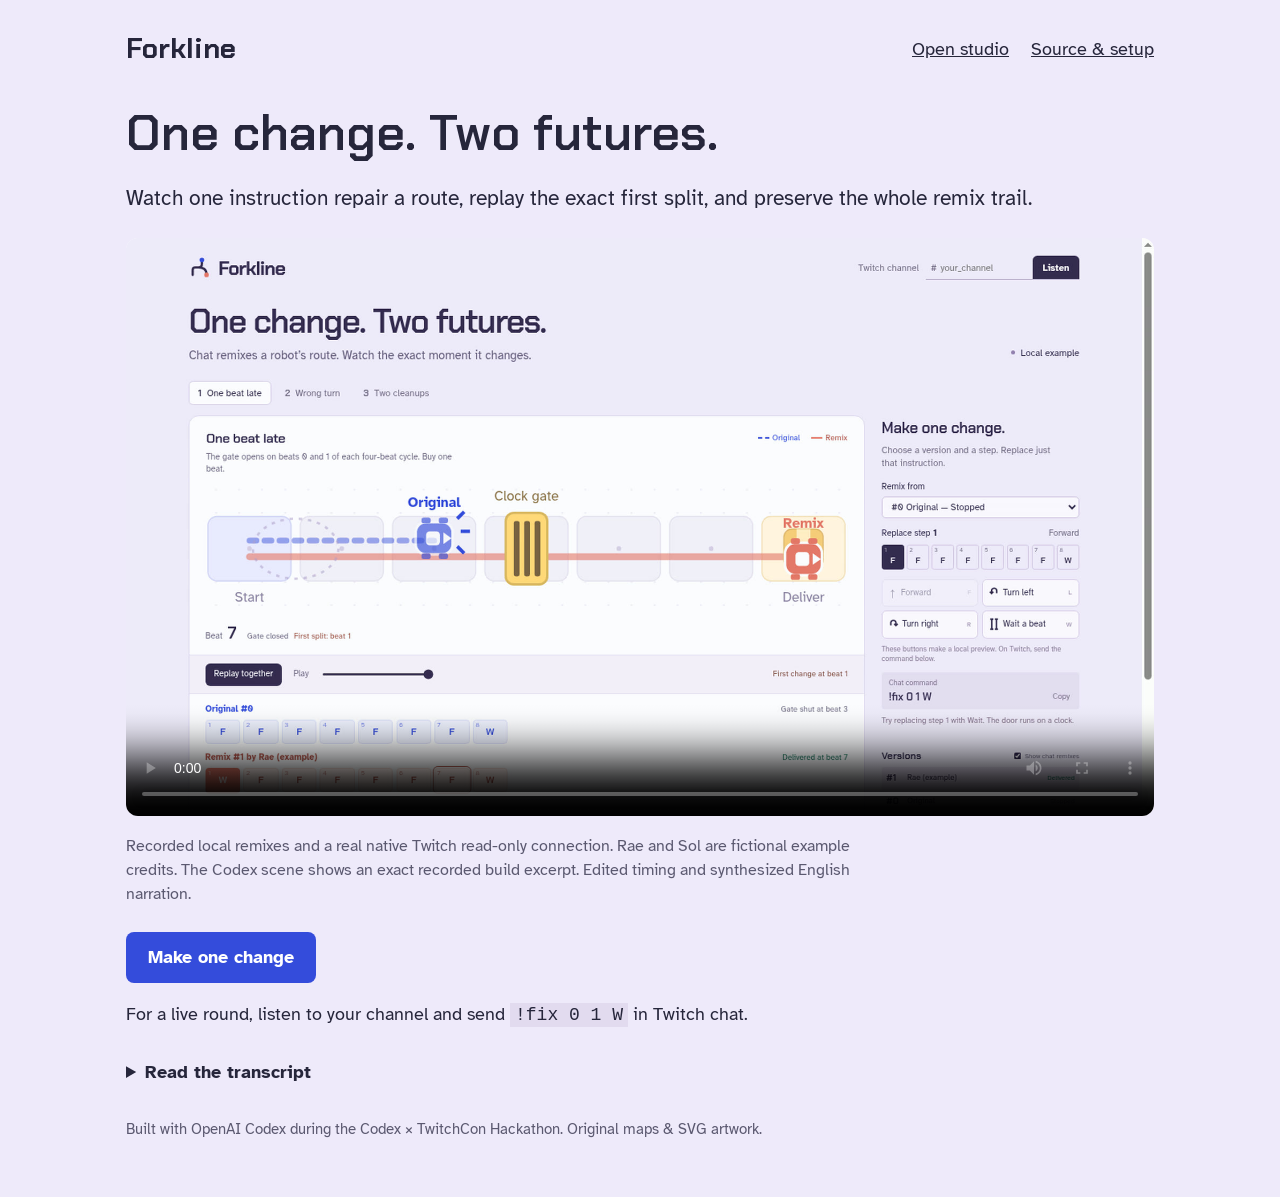
==== demo/index.html @ e5749699 "Publish two-minute Forkline demo with native Twitch and original Codex build footage" ====
<!doctype html><html lang="en"><head><meta charset="utf-8"><meta name="viewport" content="width=device-width,initial-scale=1"><meta name="theme-color" content="#eeeafa"><meta name="description" content="One viewer instruction. Two synchronized futures. Watch the two-minute Forkline demo."><title>Watch Forkline — One change. Two futures.</title><link rel="stylesheet" href="../fonts.css"><style>
*{box-sizing:border-box}body{margin:0;background:#eeeafa;color:#26263b;font-family:"Atkinson Hyperlegible",sans-serif;font-size:18px;line-height:1.5}main{max-width:1080px;margin:auto;padding:28px 26px 56px}nav{display:flex;align-items:center;justify-content:space-between;gap:18px;flex-wrap:wrap}nav a{color:inherit}.wordmark{font-family:"Chakra Petch",sans-serif;font-size:28px;font-weight:700;text-decoration:none}nav .links{display:flex;gap:22px}h1{font-family:"Chakra Petch",sans-serif;font-weight:600;font-size:clamp(30px,5vw,50px);line-height:1.15;margin:34px 0 12px}.lead{font-size:21px;max-width:70ch;margin-bottom:24px}video{width:100%;aspect-ratio:16/9;background:#fcfbff;border-radius:12px;display:block}.scope{max-width:76ch;font-size:16px;color:#5b5970;margin:18px 0 26px}.play{display:inline-block;background:#344cdb;color:#fff;padding:12px 22px;text-decoration:none;border-radius:8px;font-weight:700}details{margin-top:30px;max-width:76ch}summary{cursor:pointer;font-weight:700}a:focus-visible,summary:focus-visible,video:focus-visible{outline:3px solid #344cdb;outline-offset:5px}footer{margin-top:32px;font-size:15px;color:#5b5970}code{background:#e2dbef;padding:2px 5px}@media(max-width:500px){main{padding:20px 16px 40px}nav .links{gap:15px}.lead{font-size:19px}}
</style></head><body><main><nav aria-label="Forkline"><a class="wordmark" href="../">Forkline</a><div class="links"><a href="../">Open studio</a><a href="https://github.com/blucca/forkline">Source & setup</a></div></nav><h1>One change. Two futures.</h1><p class="lead">Watch one instruction repair a route, replay the exact first split, and preserve the whole remix trail.</p><video controls playsinline preload="metadata" poster="poster.jpg" aria-label="Forkline two-minute demonstration"><source src="forkline-demo.mp4" type="video/mp4"><track src="captions.vtt" kind="captions" srclang="en" label="English"><a href="forkline-demo.mp4">Download the demonstration</a></video><p class="scope">Recorded local remixes and a real native Twitch read-only connection. Rae and Sol are fictional example credits. The Codex scene shows an exact recorded build excerpt. Edited timing and synthesized English narration.</p><a class="play" href="../">Make one change</a><p>For a live round, listen to your channel and send <code>!fix 0 1 W</code> in Twitch chat.</p><details><summary>Read the transcript</summary><p>One instruction turns a crashed robot into a successful delivery. Forkline is a remix studio for Twitch: change one step, replay both futures, and see exactly when they split. A viewer starts with the command on screen: exclamation mark fix, zero, one, W.</p><p>Here is that repair as a local preview. I select original zero, step one, and replace Forward with Wait. Blue and coral run on the same clock. Blue hits the closed gate on beat three; coral arrives on beat four, crosses, and delivers on beat seven.</p><p>The first split lights up at beat one. Scrubbing keeps both runs synchronized, so the audience can trace the result back to a single decision. Now I enter a real Twitch channel and press Listen. The live counter shows ordinary messages arriving through Twitch&#x27;s native connection.</p><p>The remix actions in this recording are local previews. On the third challenge, Rae fixes the turn, then Sol continues Rae&#x27;s version and fixes the timing. Those names are fictional example credits. Both contributions stay visible in the parent-and-author trail.</p><p>Copy a replay link to reopen that whole trail, or copy the OBS URL for a clean stream stage. Viewers use their existing Twitch login. The studio listens as a read-only guest, credits explicit fix commands using Twitch identity tags, and counts each message ID once.</p><p>Codex built the deterministic engine, original maps, SVG studio, and Twitch adapter during this hackathon. Here is the actual build thread: a browser check exposed a same-tab replay bug; Codex added the hash-change handler and the check passed. The session ID and source are public. Open Forkline, listen to your channel, and make one change.
</p></details><footer>Built with OpenAI Codex during the Codex × TwitchCon Hackathon. Original maps & SVG artwork.</footer></main></body></html>
---- fonts.css ----
@font-face {
  font-family: 'Atkinson Hyperlegible';
  font-style: normal;
  font-weight: 400;
  font-display: swap;
  src: url(fonts/atkinson-hyperlegible-400.ttf) format('truetype');
}
@font-face {
  font-family: 'Atkinson Hyperlegible';
  font-style: normal;
  font-weight: 700;
  font-display: swap;
  src: url(fonts/atkinson-hyperlegible-700.ttf) format('truetype');
}
@font-face {
  font-family: 'Chakra Petch';
  font-style: normal;
  font-weight: 600;
  font-display: swap;
  src: url(fonts/chakra-petch-600.ttf) format('truetype');
}
@font-face {
  font-family: 'Chakra Petch';
  font-style: normal;
  font-weight: 700;
  font-display: swap;
  src: url(fonts/chakra-petch-700.ttf) format('truetype');
}
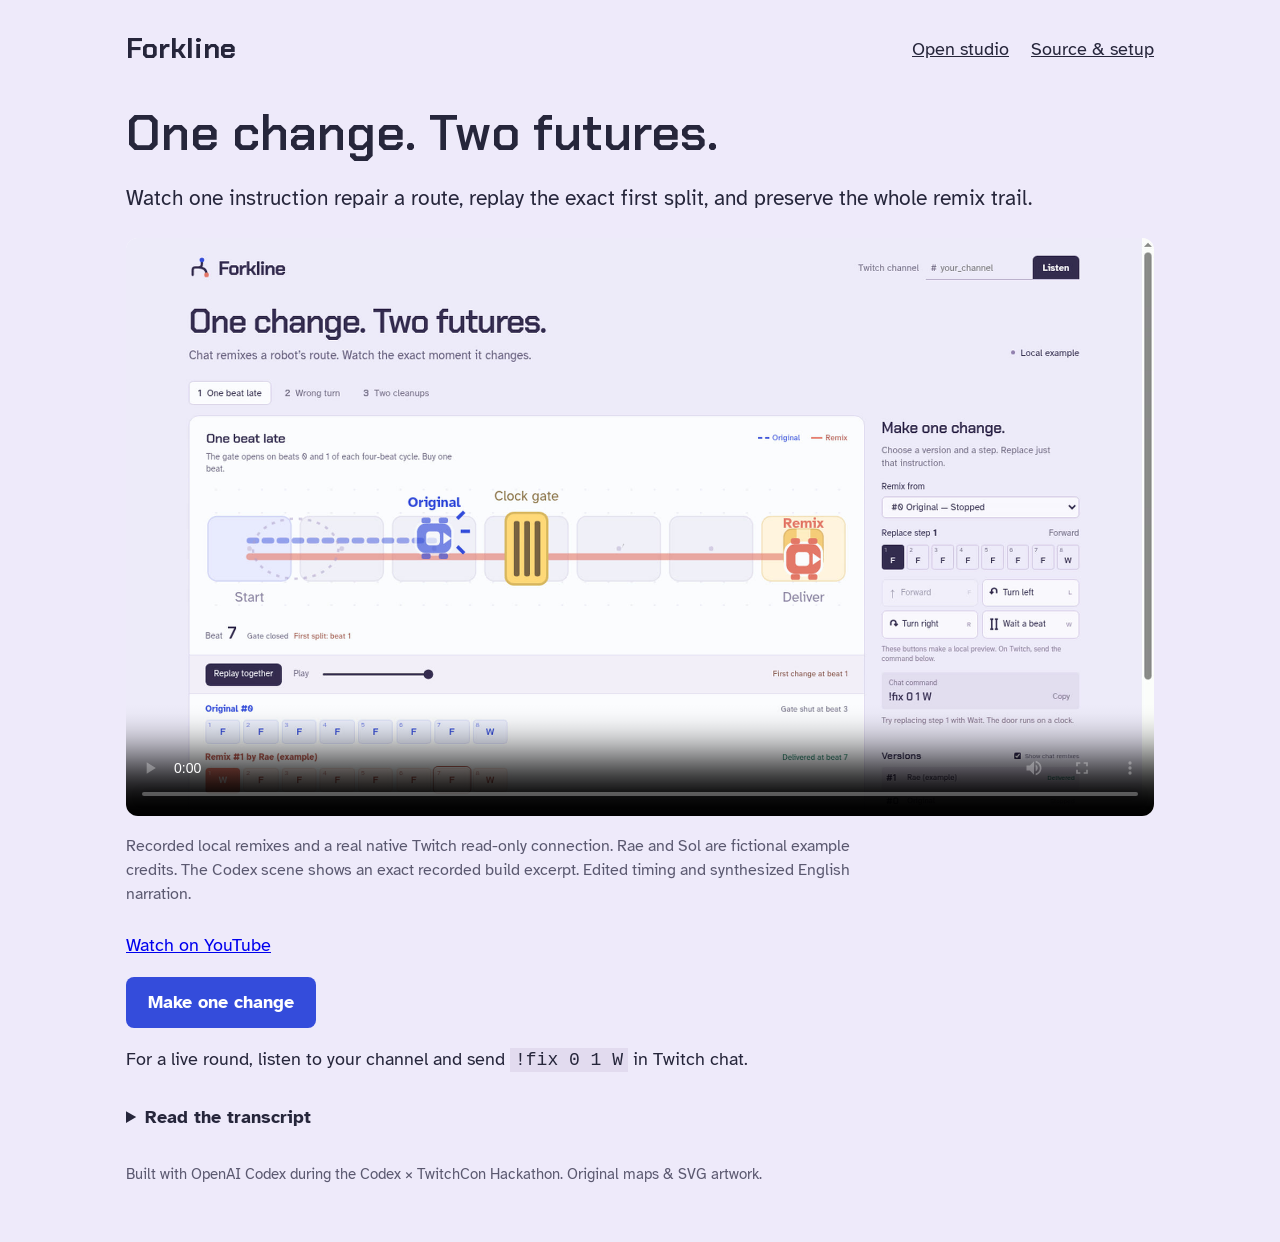
==== commit 07835002: "Link public YouTube demo and its actual Codex build excerpt" ====
--- a/demo/index.html
+++ b/demo/index.html
@@ -1,4 +1,4 @@
 <!doctype html><html lang="en"><head><meta charset="utf-8"><meta name="viewport" content="width=device-width,initial-scale=1"><meta name="theme-color" content="#eeeafa"><meta name="description" content="One viewer instruction. Two synchronized futures. Watch the two-minute Forkline demo."><title>Watch Forkline — One change. Two futures.</title><link rel="stylesheet" href="../fonts.css"><style>
 *{box-sizing:border-box}body{margin:0;background:#eeeafa;color:#26263b;font-family:"Atkinson Hyperlegible",sans-serif;font-size:18px;line-height:1.5}main{max-width:1080px;margin:auto;padding:28px 26px 56px}nav{display:flex;align-items:center;justify-content:space-between;gap:18px;flex-wrap:wrap}nav a{color:inherit}.wordmark{font-family:"Chakra Petch",sans-serif;font-size:28px;font-weight:700;text-decoration:none}nav .links{display:flex;gap:22px}h1{font-family:"Chakra Petch",sans-serif;font-weight:600;font-size:clamp(30px,5vw,50px);line-height:1.15;margin:34px 0 12px}.lead{font-size:21px;max-width:70ch;margin-bottom:24px}video{width:100%;aspect-ratio:16/9;background:#fcfbff;border-radius:12px;display:block}.scope{max-width:76ch;font-size:16px;color:#5b5970;margin:18px 0 26px}.play{display:inline-block;background:#344cdb;color:#fff;padding:12px 22px;text-decoration:none;border-radius:8px;font-weight:700}details{margin-top:30px;max-width:76ch}summary{cursor:pointer;font-weight:700}a:focus-visible,summary:focus-visible,video:focus-visible{outline:3px solid #344cdb;outline-offset:5px}footer{margin-top:32px;font-size:15px;color:#5b5970}code{background:#e2dbef;padding:2px 5px}@media(max-width:500px){main{padding:20px 16px 40px}nav .links{gap:15px}.lead{font-size:19px}}
-</style></head><body><main><nav aria-label="Forkline"><a class="wordmark" href="../">Forkline</a><div class="links"><a href="../">Open studio</a><a href="https://github.com/blucca/forkline">Source & setup</a></div></nav><h1>One change. Two futures.</h1><p class="lead">Watch one instruction repair a route, replay the exact first split, and preserve the whole remix trail.</p><video controls playsinline preload="metadata" poster="poster.jpg" aria-label="Forkline two-minute demonstration"><source src="forkline-demo.mp4" type="video/mp4"><track src="captions.vtt" kind="captions" srclang="en" label="English"><a href="forkline-demo.mp4">Download the demonstration</a></video><p class="scope">Recorded local remixes and a real native Twitch read-only connection. Rae and Sol are fictional example credits. The Codex scene shows an exact recorded build excerpt. Edited timing and synthesized English narration.</p><a class="play" href="../">Make one change</a><p>For a live round, listen to your channel and send <code>!fix 0 1 W</code> in Twitch chat.</p><details><summary>Read the transcript</summary><p>One instruction turns a crashed robot into a successful delivery. Forkline is a remix studio for Twitch: change one step, replay both futures, and see exactly when they split. A viewer starts with the command on screen: exclamation mark fix, zero, one, W.</p><p>Here is that repair as a local preview. I select original zero, step one, and replace Forward with Wait. Blue and coral run on the same clock. Blue hits the closed gate on beat three; coral arrives on beat four, crosses, and delivers on beat seven.</p><p>The first split lights up at beat one. Scrubbing keeps both runs synchronized, so the audience can trace the result back to a single decision. Now I enter a real Twitch channel and press Listen. The live counter shows ordinary messages arriving through Twitch&#x27;s native connection.</p><p>The remix actions in this recording are local previews. On the third challenge, Rae fixes the turn, then Sol continues Rae&#x27;s version and fixes the timing. Those names are fictional example credits. Both contributions stay visible in the parent-and-author trail.</p><p>Copy a replay link to reopen that whole trail, or copy the OBS URL for a clean stream stage. Viewers use their existing Twitch login. The studio listens as a read-only guest, credits explicit fix commands using Twitch identity tags, and counts each message ID once.</p><p>Codex built the deterministic engine, original maps, SVG studio, and Twitch adapter during this hackathon. Here is the actual build thread: a browser check exposed a same-tab replay bug; Codex added the hash-change handler and the check passed. The session ID and source are public. Open Forkline, listen to your channel, and make one change.
+</style></head><body><main><nav aria-label="Forkline"><a class="wordmark" href="../">Forkline</a><div class="links"><a href="../">Open studio</a><a href="https://github.com/blucca/forkline">Source & setup</a></div></nav><h1>One change. Two futures.</h1><p class="lead">Watch one instruction repair a route, replay the exact first split, and preserve the whole remix trail.</p><video controls playsinline preload="metadata" poster="poster.jpg" aria-label="Forkline two-minute demonstration"><source src="forkline-demo.mp4" type="video/mp4"><track src="captions.vtt" kind="captions" srclang="en" label="English"><a href="forkline-demo.mp4">Download the demonstration</a></video><p class="scope">Recorded local remixes and a real native Twitch read-only connection. Rae and Sol are fictional example credits. The Codex scene shows an exact recorded build excerpt. Edited timing and synthesized English narration.</p><p><a href="https://youtu.be/wE18t2fZllU">Watch on YouTube</a></p><a class="play" href="../">Make one change</a><p>For a live round, listen to your channel and send <code>!fix 0 1 W</code> in Twitch chat.</p><details><summary>Read the transcript</summary><p>One instruction turns a crashed robot into a successful delivery. Forkline is a remix studio for Twitch: change one step, replay both futures, and see exactly when they split. A viewer starts with the command on screen: exclamation mark fix, zero, one, W.</p><p>Here is that repair as a local preview. I select original zero, step one, and replace Forward with Wait. Blue and coral run on the same clock. Blue hits the closed gate on beat three; coral arrives on beat four, crosses, and delivers on beat seven.</p><p>The first split lights up at beat one. Scrubbing keeps both runs synchronized, so the audience can trace the result back to a single decision. Now I enter a real Twitch channel and press Listen. The live counter shows ordinary messages arriving through Twitch&#x27;s native connection.</p><p>The remix actions in this recording are local previews. On the third challenge, Rae fixes the turn, then Sol continues Rae&#x27;s version and fixes the timing. Those names are fictional example credits. Both contributions stay visible in the parent-and-author trail.</p><p>Copy a replay link to reopen that whole trail, or copy the OBS URL for a clean stream stage. Viewers use their existing Twitch login. The studio listens as a read-only guest, credits explicit fix commands using Twitch identity tags, and counts each message ID once.</p><p>Codex built the deterministic engine, original maps, SVG studio, and Twitch adapter during this hackathon. Here is the actual build thread: a browser check exposed a same-tab replay bug; Codex added the hash-change handler and the check passed. The session ID and source are public. Open Forkline, listen to your channel, and make one change.
 </p></details><footer>Built with OpenAI Codex during the Codex × TwitchCon Hackathon. Original maps & SVG artwork.</footer></main></body></html>
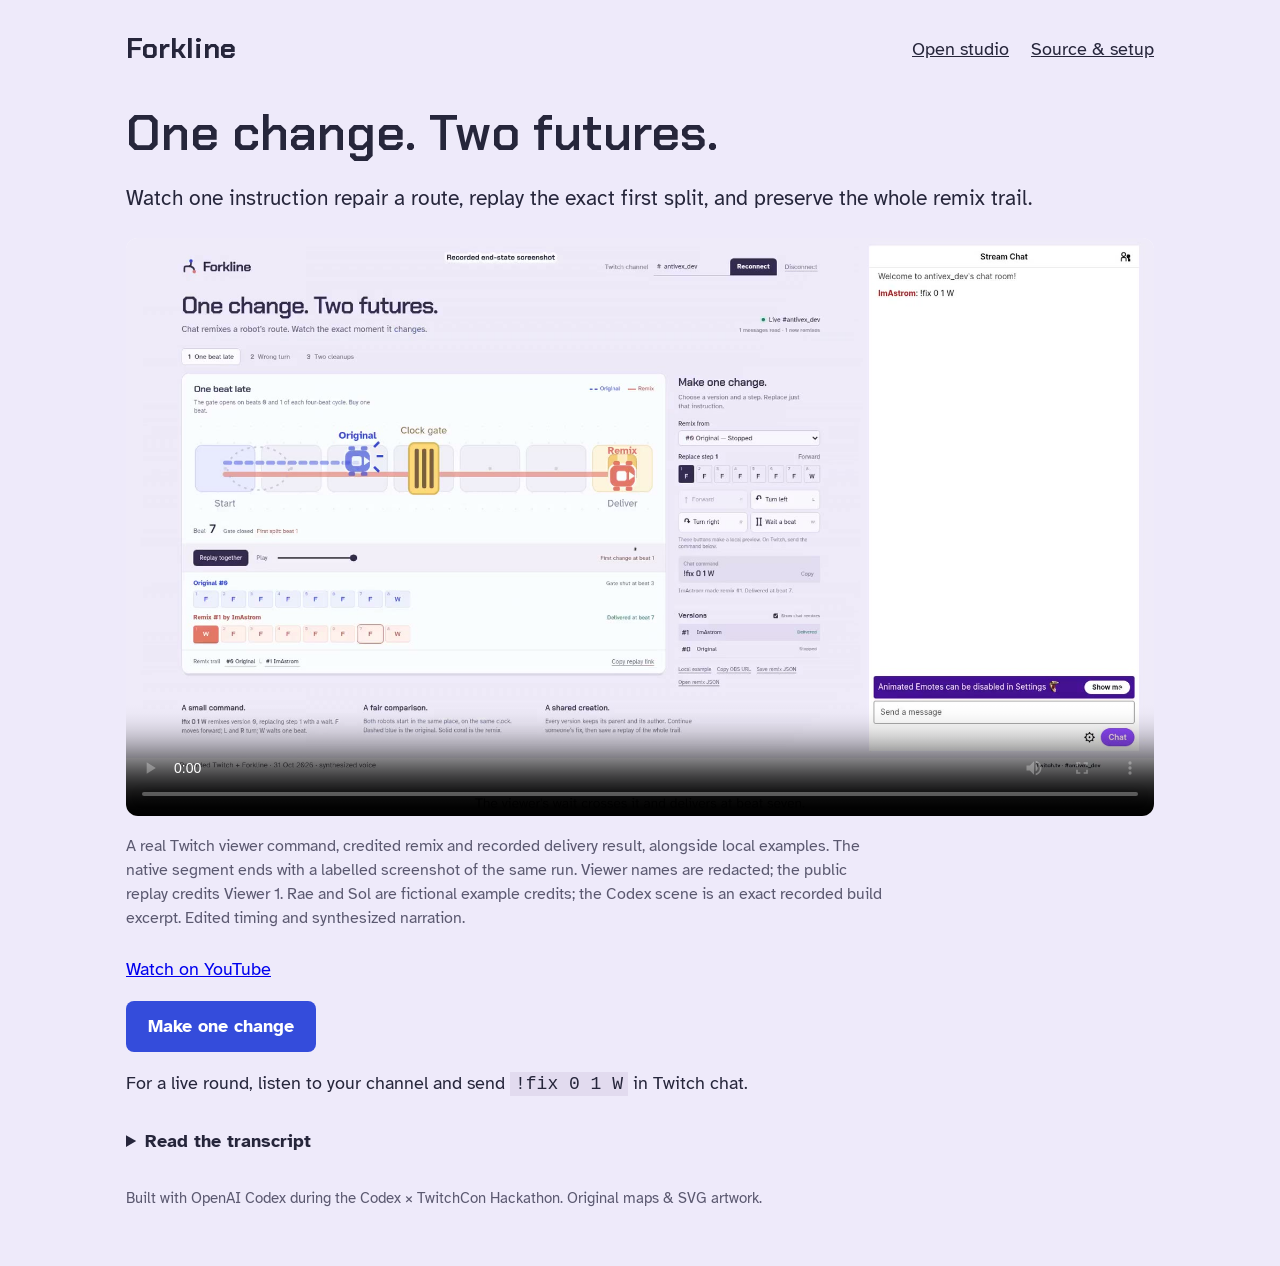
==== commit 14ffee0e: "Show anonymized first native viewer repair in Twitch demo" ====
--- a/demo/index.html
+++ b/demo/index.html
@@ -1,4 +1,3 @@
 <!doctype html><html lang="en"><head><meta charset="utf-8"><meta name="viewport" content="width=device-width,initial-scale=1"><meta name="theme-color" content="#eeeafa"><meta name="description" content="One viewer instruction. Two synchronized futures. Watch the two-minute Forkline demo."><title>Watch Forkline — One change. Two futures.</title><link rel="stylesheet" href="../fonts.css"><style>
 *{box-sizing:border-box}body{margin:0;background:#eeeafa;color:#26263b;font-family:"Atkinson Hyperlegible",sans-serif;font-size:18px;line-height:1.5}main{max-width:1080px;margin:auto;padding:28px 26px 56px}nav{display:flex;align-items:center;justify-content:space-between;gap:18px;flex-wrap:wrap}nav a{color:inherit}.wordmark{font-family:"Chakra Petch",sans-serif;font-size:28px;font-weight:700;text-decoration:none}nav .links{display:flex;gap:22px}h1{font-family:"Chakra Petch",sans-serif;font-weight:600;font-size:clamp(30px,5vw,50px);line-height:1.15;margin:34px 0 12px}.lead{font-size:21px;max-width:70ch;margin-bottom:24px}video{width:100%;aspect-ratio:16/9;background:#fcfbff;border-radius:12px;display:block}.scope{max-width:76ch;font-size:16px;color:#5b5970;margin:18px 0 26px}.play{display:inline-block;background:#344cdb;color:#fff;padding:12px 22px;text-decoration:none;border-radius:8px;font-weight:700}details{margin-top:30px;max-width:76ch}summary{cursor:pointer;font-weight:700}a:focus-visible,summary:focus-visible,video:focus-visible{outline:3px solid #344cdb;outline-offset:5px}footer{margin-top:32px;font-size:15px;color:#5b5970}code{background:#e2dbef;padding:2px 5px}@media(max-width:500px){main{padding:20px 16px 40px}nav .links{gap:15px}.lead{font-size:19px}}
-</style></head><body><main><nav aria-label="Forkline"><a class="wordmark" href="../">Forkline</a><div class="links"><a href="../">Open studio</a><a href="https://github.com/blucca/forkline">Source & setup</a></div></nav><h1>One change. Two futures.</h1><p class="lead">Watch one instruction repair a route, replay the exact first split, and preserve the whole remix trail.</p><video controls playsinline preload="metadata" poster="poster.jpg" aria-label="Forkline two-minute demonstration"><source src="forkline-demo.mp4" type="video/mp4"><track src="captions.vtt" kind="captions" srclang="en" label="English"><a href="forkline-demo.mp4">Download the demonstration</a></video><p class="scope">Recorded local remixes and a real native Twitch read-only connection. Rae and Sol are fictional example credits. The Codex scene shows an exact recorded build excerpt. Edited timing and synthesized English narration.</p><p><a href="https://youtu.be/wE18t2fZllU">Watch on YouTube</a></p><a class="play" href="../">Make one change</a><p>For a live round, listen to your channel and send <code>!fix 0 1 W</code> in Twitch chat.</p><details><summary>Read the transcript</summary><p>One instruction turns a crashed robot into a successful delivery. Forkline is a remix studio for Twitch: change one step, replay both futures, and see exactly when they split. A viewer starts with the command on screen: exclamation mark fix, zero, one, W.</p><p>Here is that repair as a local preview. I select original zero, step one, and replace Forward with Wait. Blue and coral run on the same clock. Blue hits the closed gate on beat three; coral arrives on beat four, crosses, and delivers on beat seven.</p><p>The first split lights up at beat one. Scrubbing keeps both runs synchronized, so the audience can trace the result back to a single decision. Now I enter a real Twitch channel and press Listen. The live counter shows ordinary messages arriving through Twitch&#x27;s native connection.</p><p>The remix actions in this recording are local previews. On the third challenge, Rae fixes the turn, then Sol continues Rae&#x27;s version and fixes the timing. Those names are fictional example credits. Both contributions stay visible in the parent-and-author trail.</p><p>Copy a replay link to reopen that whole trail, or copy the OBS URL for a clean stream stage. Viewers use their existing Twitch login. The studio listens as a read-only guest, credits explicit fix commands using Twitch identity tags, and counts each message ID once.</p><p>Codex built the deterministic engine, original maps, SVG studio, and Twitch adapter during this hackathon. Here is the actual build thread: a browser check exposed a same-tab replay bug; Codex added the hash-change handler and the check passed. The session ID and source are public. Open Forkline, listen to your channel, and make one change.
-</p></details><footer>Built with OpenAI Codex during the Codex × TwitchCon Hackathon. Original maps & SVG artwork.</footer></main></body></html>+</style></head><body><main><nav aria-label="Forkline"><a class="wordmark" href="../">Forkline</a><div class="links"><a href="../">Open studio</a><a href="https://github.com/blucca/forkline">Source & setup</a></div></nav><h1>One change. Two futures.</h1><p class="lead">Watch one instruction repair a route, replay the exact first split, and preserve the whole remix trail.</p><video controls playsinline preload="metadata" poster="poster.jpg" aria-label="Forkline two-minute demonstration"><source src="forkline-demo.mp4" type="video/mp4"><track src="captions.vtt" kind="captions" srclang="en" label="English"><a href="forkline-demo.mp4">Download the demonstration</a></video><p class="scope">A real Twitch viewer command, credited remix and recorded delivery result, alongside local examples. The native segment ends with a labelled screenshot of the same run. Viewer names are redacted; the public replay credits Viewer 1. Rae and Sol are fictional example credits; the Codex scene is an exact recorded build excerpt. Edited timing and synthesized narration.</p><p><a href="https://youtu.be/0absD3jAlgY">Watch on YouTube</a></p><a class="play" href="../">Make one change</a><p>For a live round, listen to your channel and send <code>!fix 0 1 W</code> in Twitch chat.</p><details><summary>Read the transcript</summary><p>One instruction turns a crashed robot into a successful delivery. Forkline is a remix studio for Twitch: change one step, replay both futures, and see exactly when they split. A viewer starts with the command on screen: exclamation mark fix, zero, one, W. Here is that repair as a local preview.</p><p>I select original zero, step one, and replace Forward with Wait. Blue and coral run on the same clock. Blue hits the closed gate on beat three; coral arrives on beat four, crosses, and delivers on beat seven. This is Twitch&#x27;s own chat, in Antivex&#x27;s channel.</p><p>A logged-in viewer sends exclamation mark fix, zero, one, W. Forkline receives the real message and creates a credited remix. On the same clock, the original stops at the gate. The viewer&#x27;s wait crosses it and delivers at beat seven. On the third challenge, Rae fixes the turn, then Sol continues Rae&#x27;s version and fixes the timing.</p><p>Those names are fictional example credits. Both contributions stay visible in the parent-and-author trail. Copy a replay link to reopen that whole trail, or copy the OBS URL for a clean stream stage. Viewers use their existing Twitch login.</p><p>The studio listens as a read-only guest, credits explicit fix commands using Twitch identity tags, and counts each message ID once. Codex built the deterministic engine, original maps, SVG studio, and Twitch adapter during this hackathon. Here is the actual build thread: a browser check exposed a same-tab replay bug; Codex added the hash-change handler and the check passed. The session ID and source are public.</p><p>Open Forkline, listen to your channel, and make one change.</p></details><footer>Built with OpenAI Codex during the Codex × TwitchCon Hackathon. Original maps & SVG artwork.</footer></main></body></html>
